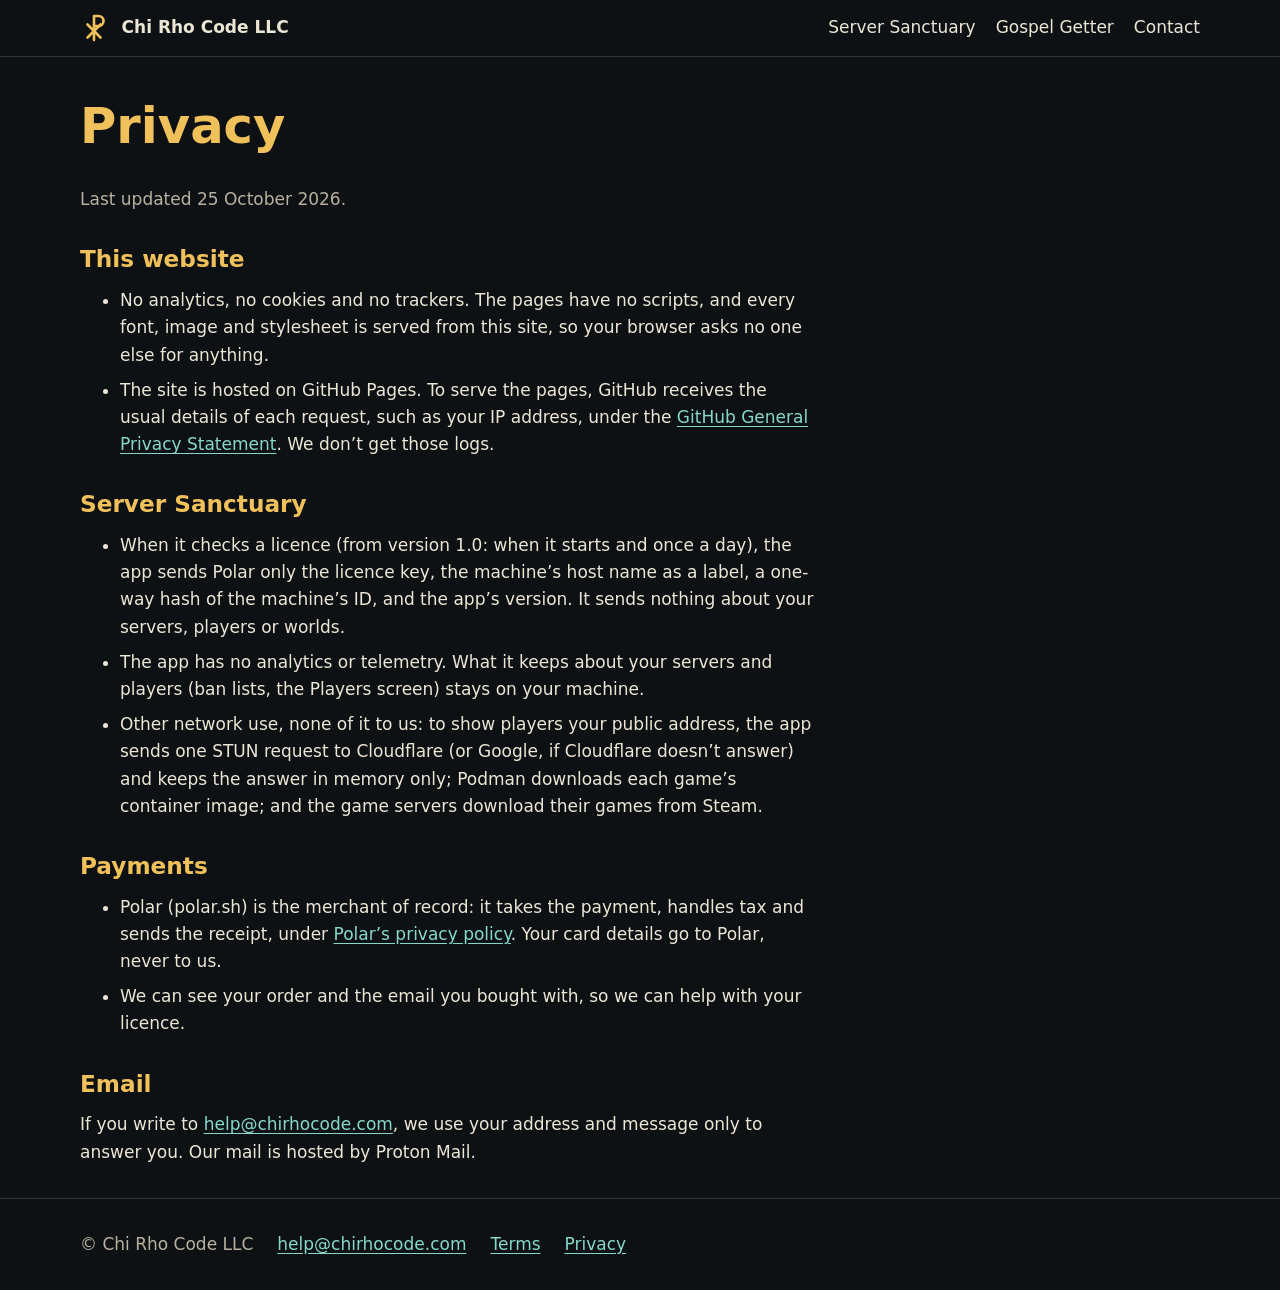
==== site/privacy/index.html @ 7f087b00 "Add the Chi Rho Code LLC website Plain static HTML and CSS in site/: the home page, the Server Sanct" ====
<!DOCTYPE html>
<html lang="en">
<head>
    <meta charset="utf-8">
    <meta name="viewport" content="width=device-width, initial-scale=1">
    <title>Privacy · Chi Rho Code LLC</title>
    <meta name="description" content="What this website and Server Sanctuary collect: the site has no analytics, cookies or trackers; the app sends Polar only what a licence check needs; Polar handles payments as merchant of record.">
    <meta name="theme-color" content="#0e1113">
    <meta property="og:type" content="website">
    <meta property="og:site_name" content="Chi Rho Code LLC">
    <meta property="og:title" content="Privacy · Chi Rho Code LLC">
    <meta property="og:description" content="No analytics, cookies or trackers on this site; the app sends Polar only what a licence check needs.">
    <!-- Open Graph needs absolute URLs; they name the final domain (docs/MAINTENANCE.md). -->
    <meta property="og:url" content="https://chirhocode.com/privacy/">
    <meta property="og:image" content="https://chirhocode.com/assets/og-server-sanctuary.png">
    <meta property="og:image:width" content="1200">
    <meta property="og:image:height" content="630">
    <meta property="og:image:alt" content="Server Sanctuary's Servers screen in a terminal: a Valheim server marked UP with its start checklist done, beside a stopped Palworld server">
    <meta name="twitter:card" content="summary_large_image">
    <link rel="icon" type="image/svg+xml" href="../assets/mark.svg">
    <link rel="stylesheet" href="../styles.css">
</head>
<body>
    <a class="skip-link" href="#main">Skip to main content</a>

    <header class="site-header">
        <div class="wrap">
            <a class="brand" href="../">
                <img src="../assets/mark.svg" alt="" width="32" height="32">
                <span>Chi Rho Code LLC</span>
            </a>
            <nav class="site-nav" aria-label="Main">
                <ul>
                    <li><a href="../server-sanctuary/">Server Sanctuary</a></li>
                    <li><a href="https://tossbaws.github.io/gospel-getter/">Gospel Getter</a></li>
                    <li><a href="../#contact">Contact</a></li>
                </ul>
            </nav>
        </div>
    </header>

    <main id="main" tabindex="-1">
        <article class="wrap narrow prose" aria-labelledby="page-title">
            <h1 id="page-title">Privacy</h1>
            <p class="muted">Last updated 25 October 2026.</p>

            <h2 id="site">This website</h2>
            <ul>
                <li>No analytics, no cookies and no trackers. The pages have no scripts, and every font, image and stylesheet is served from this site, so your browser asks no one else for anything.</li>
                <li>The site is hosted on GitHub Pages. To serve the pages, GitHub receives the usual details of each request, such as your IP address, under the <a href="https://docs.github.com/en/site-policy/privacy-policies/github-general-privacy-statement">GitHub General Privacy Statement</a>. We don’t get those logs.</li>
            </ul>

            <h2 id="app">Server Sanctuary</h2>
            <ul>
                <li>When it checks a licence (from version 1.0: when it starts and once a day), the app sends Polar only the licence key, the machine’s host name as a label, a one-way hash of the machine’s ID, and the app’s version. It sends nothing about your servers, players or worlds.</li>
                <li>The app has no analytics or telemetry. What it keeps about your servers and players (ban lists, the Players screen) stays on your machine.</li>
                <li>Other network use, none of it to us: to show players your public address, the app sends one STUN request to Cloudflare (or Google, if Cloudflare doesn’t answer) and keeps the answer in memory only; Podman downloads each game’s container image; and the game servers download their games from Steam.</li>
            </ul>

            <h2 id="payments">Payments</h2>
            <ul>
                <li>Polar (polar.sh) is the merchant of record: it takes the payment, handles tax and sends the receipt, under <a href="https://polar.sh/legal/privacy-policy">Polar’s privacy policy</a>. Your card details go to Polar, never to us.</li>
                <li>We can see your order and the email you bought with, so we can help with your licence.</li>
            </ul>

            <h2 id="email">Email</h2>
            <p>If you write to <a href="mailto:help@chirhocode.com">help@chirhocode.com</a>, we use your address and message only to answer you. Our mail is hosted by Proton Mail.</p>
        </article>
    </main>

    <footer class="site-footer">
        <div class="wrap">
            <ul>
                <li>© Chi Rho Code LLC</li>
                <li><a href="mailto:help@chirhocode.com">help@chirhocode.com</a></li>
                <li><a href="../terms/">Terms</a></li>
                <li><a href="./" aria-current="page">Privacy</a></li>
            </ul>
        </div>
    </footer>
</body>
</html>
---- site/styles.css ----
/* Chi Rho Code LLC website. Plain CSS, no build step, no web fonts and no
   scripts: system fonts only, every asset served from this site.

   Dark ground, gold for headings and focus, teal for links. Every text
   colour meets WCAG AA on the backgrounds it's used on (checked by hand;
   see docs/MAINTENANCE.md). */

:root {
    color-scheme: dark;
    --bg: #0e1113;
    --bg-raised: #161b1e;
    --line: #2c353a;
    --text: #ece6d6;
    --text-muted: #b8b1a1;
    --gold: #f0c05a;
    --on-gold: #1a140e;
    --link: #86d8ca;
    --note-bg: #2a2310;
    --note-line: #8a6d1f;
    --radius: 10px;
    --wrap: 72rem;
    --sans: system-ui, -apple-system, "Segoe UI", Roboto, Ubuntu, Cantarell, "Noto Sans", "Helvetica Neue", Arial, sans-serif;
    --mono: ui-monospace, "Cascadia Mono", "DejaVu Sans Mono", Menlo, Consolas, monospace;
}

*,
*::before,
*::after {
    box-sizing: border-box;
}

html {
    -webkit-text-size-adjust: 100%;
    text-size-adjust: 100%;
}

@media (prefers-reduced-motion: no-preference) {
    html {
        scroll-behavior: smooth;
    }
}

body {
    margin: 0;
    background: var(--bg);
    color: var(--text);
    font-family: var(--sans);
    font-size: 1.0625rem;
    line-height: 1.6;
    overflow-wrap: break-word;
}

img {
    display: block;
    max-width: 100%;
    height: auto;
}

a {
    color: var(--link);
    text-underline-offset: 0.18em;
}

a:hover {
    text-decoration-thickness: 2px;
}

:focus-visible {
    outline: 3px solid var(--gold);
    outline-offset: 3px;
}

h1,
h2,
h3 {
    line-height: 1.2;
    margin: 0 0 0.6em;
}

h1 {
    font-size: clamp(2rem, 1.4rem + 3vw, 3.1rem);
    color: var(--gold);
}

h2 {
    font-size: clamp(1.5rem, 1.2rem + 1.4vw, 2rem);
    color: var(--gold);
}

h3 {
    font-size: 1.2rem;
}

p,
ul,
ol,
dl {
    margin: 0 0 1em;
}

code {
    font-family: var(--mono);
    font-size: 0.92em;
}

.wrap {
    max-width: var(--wrap);
    margin: 0 auto;
    padding: 0 1rem;
}

/* Long text keeps a readable line length, aligned with the wider sections. */
.narrow > * {
    max-width: 46rem;
}

/* Skip link: hidden until focused. */
.skip-link {
    position: absolute;
    left: 1rem;
    top: -10rem;
    z-index: 10;
    padding: 0.6rem 1rem;
    background: var(--gold);
    color: var(--on-gold);
    font-weight: 700;
    border-radius: var(--radius);
}

.skip-link:focus {
    top: 1rem;
}

main:focus {
    outline: none;
}

/* Header */
.site-header {
    border-bottom: 1px solid var(--line);
}

.site-header .wrap {
    display: flex;
    flex-wrap: wrap;
    align-items: center;
    justify-content: space-between;
    gap: 0.5rem 1.5rem;
    padding-top: 0.75rem;
    padding-bottom: 0.75rem;
}

.brand {
    display: inline-flex;
    align-items: center;
    gap: 0.6rem;
    color: var(--text);
    font-weight: 700;
    text-decoration: none;
}

.brand img {
    width: 2rem;
    height: 2rem;
}

.site-nav ul {
    display: flex;
    flex-wrap: wrap;
    gap: 0.25rem 1.25rem;
    margin: 0;
    padding: 0;
    list-style: none;
}

.site-nav a {
    color: var(--text);
    text-decoration: none;
}

.site-nav a:hover,
.site-nav a[aria-current="page"] {
    color: var(--gold);
    text-decoration: underline;
}

/* Sections */
.hero {
    padding: 3rem 0 2.5rem;
}

.section {
    padding: 2.75rem 0;
    border-top: 1px solid var(--line);
}

.eyebrow {
    margin-bottom: 0.5rem;
    color: var(--text-muted);
    font-size: 0.95rem;
    letter-spacing: 0.02em;
}

.lede {
    max-width: 44rem;
    font-size: 1.2rem;
}

.muted {
    color: var(--text-muted);
}

.status {
    display: inline-block;
    margin: 0 0 1.25rem;
    padding: 0.3rem 0.75rem;
    border: 1px solid var(--note-line);
    border-radius: 999px;
    background: var(--note-bg);
    font-size: 0.95rem;
}

/* Buttons */
.actions {
    display: flex;
    flex-wrap: wrap;
    gap: 0.75rem;
    margin: 1.5rem 0;
}

.button {
    display: inline-block;
    padding: 0.65rem 1.1rem;
    border: 2px solid var(--gold);
    border-radius: var(--radius);
    font-weight: 700;
    line-height: 1.3;
    text-align: center;
    text-decoration: none;
}

.button-primary {
    background: var(--gold);
    color: var(--on-gold);
}

.button-secondary {
    color: var(--gold);
}

.button-primary:hover,
.button-secondary:hover {
    text-decoration: underline;
}

/* A buy or download button whose link doesn't exist yet: an <a> with no
   href and aria-disabled="true", so it isn't focusable or clickable. */
.button[aria-disabled="true"] {
    border: 2px dashed var(--line);
    background: transparent;
    color: var(--text-muted);
    cursor: not-allowed;
}

/* Cards */
.cards {
    display: grid;
    grid-template-columns: repeat(auto-fit, minmax(min(100%, 19rem), 1fr));
    gap: 1.25rem;
    margin: 0;
    padding: 0;
    list-style: none;
}

.card {
    display: flex;
    flex-direction: column;
    padding: 1.4rem;
    border: 1px solid var(--line);
    border-radius: var(--radius);
    background: var(--bg-raised);
}

.card h3 {
    color: var(--gold);
}

.card > :last-child {
    margin-bottom: 0;
}

.card .card-link {
    margin-top: auto;
    font-weight: 700;
}

.tick-list {
    padding-left: 1.2rem;
}

.tick-list li {
    margin-bottom: 0.5rem;
}

/* Screenshots: real terminal captures, framed like a window. */
.shot {
    margin: 0;
}

.shot a {
    display: block;
}

.shot img {
    width: 100%;
    border: 1px solid var(--line);
    border-radius: var(--radius);
    background: #1e1e2e;
}

.shot figcaption {
    margin-top: 0.6rem;
    color: var(--text-muted);
    font-size: 0.95rem;
}

.hero-shot {
    margin-top: 2rem;
}

.shots {
    display: grid;
    grid-template-columns: repeat(auto-fit, minmax(min(100%, 30rem), 1fr));
    gap: 2rem 1.5rem;
}

/* Tier tables. Below 48rem each row of a .stack-table becomes a block with
   its labels (data-label). */
.table-wrap {
    margin: 0 0 1.5rem;
}

table {
    width: 100%;
    border-collapse: collapse;
}

caption {
    text-align: left;
    color: var(--text-muted);
    padding-bottom: 0.6rem;
}

th,
td {
    padding: 0.8rem 0.75rem;
    border-bottom: 1px solid var(--line);
    text-align: left;
    vertical-align: top;
}

thead th {
    color: var(--text-muted);
    font-weight: 600;
    font-size: 0.95rem;
}

tbody th {
    color: var(--gold);
    font-size: 1.1rem;
}

.price {
    font-weight: 700;
    white-space: nowrap;
}

@media (max-width: 48rem) {
    .stack-table thead {
        position: absolute;
        width: 1px;
        height: 1px;
        overflow: hidden;
        clip-path: inset(50%);
    }

    .stack-table tr,
    .stack-table th,
    .stack-table td {
        display: block;
    }

    .stack-table tr {
        margin-bottom: 1rem;
        padding: 0.6rem 1rem;
        border: 1px solid var(--line);
        border-radius: var(--radius);
        background: var(--bg-raised);
    }

    .stack-table th,
    .stack-table td {
        padding: 0.35rem 0;
        border: 0;
    }

    .stack-table td[data-label]::before {
        content: attr(data-label) ": ";
        color: var(--text-muted);
    }

    .stack-table td.buy::before {
        content: none;
    }

    .stack-table td.buy {
        padding-top: 0.6rem;
    }
}

/* Notes: a draft banner and "to be confirmed" items. */
.note {
    margin: 0 0 1.5rem;
    padding: 1rem 1.2rem;
    border: 1px solid var(--note-line);
    border-left-width: 6px;
    border-radius: var(--radius);
    background: var(--note-bg);
}

.note > :last-child {
    margin-bottom: 0;
}

.tbc {
    display: block;
    margin: 0.5rem 0 0;
    padding: 0.5rem 0.8rem;
    border: 1px dashed var(--note-line);
    border-radius: 6px;
    background: var(--note-bg);
}

.tbc strong {
    color: var(--gold);
}

/* Long-form pages (terms, privacy) */
.prose {
    padding-top: 2.5rem;
}

.prose h2 {
    margin-top: 2rem;
    font-size: 1.45rem;
}

.prose li {
    margin-bottom: 0.5rem;
}

.prose table {
    margin-bottom: 1.25rem;
}

dl.facts {
    display: grid;
    grid-template-columns: max-content 1fr;
    gap: 0.4rem 1rem;
}

dl.facts dt {
    color: var(--text-muted);
}

dl.facts dd {
    margin: 0;
}

/* Footer */
.site-footer {
    margin-top: 2rem;
    padding: 2rem 0;
    border-top: 1px solid var(--line);
    color: var(--text-muted);
}

.site-footer ul {
    display: flex;
    flex-wrap: wrap;
    gap: 0.5rem 1.5rem;
    margin: 0;
    padding: 0;
    list-style: none;
}

/* Text for screen readers only. */
.visually-hidden {
    position: absolute;
    width: 1px;
    height: 1px;
    overflow: hidden;
    clip-path: inset(50%);
    white-space: nowrap;
}
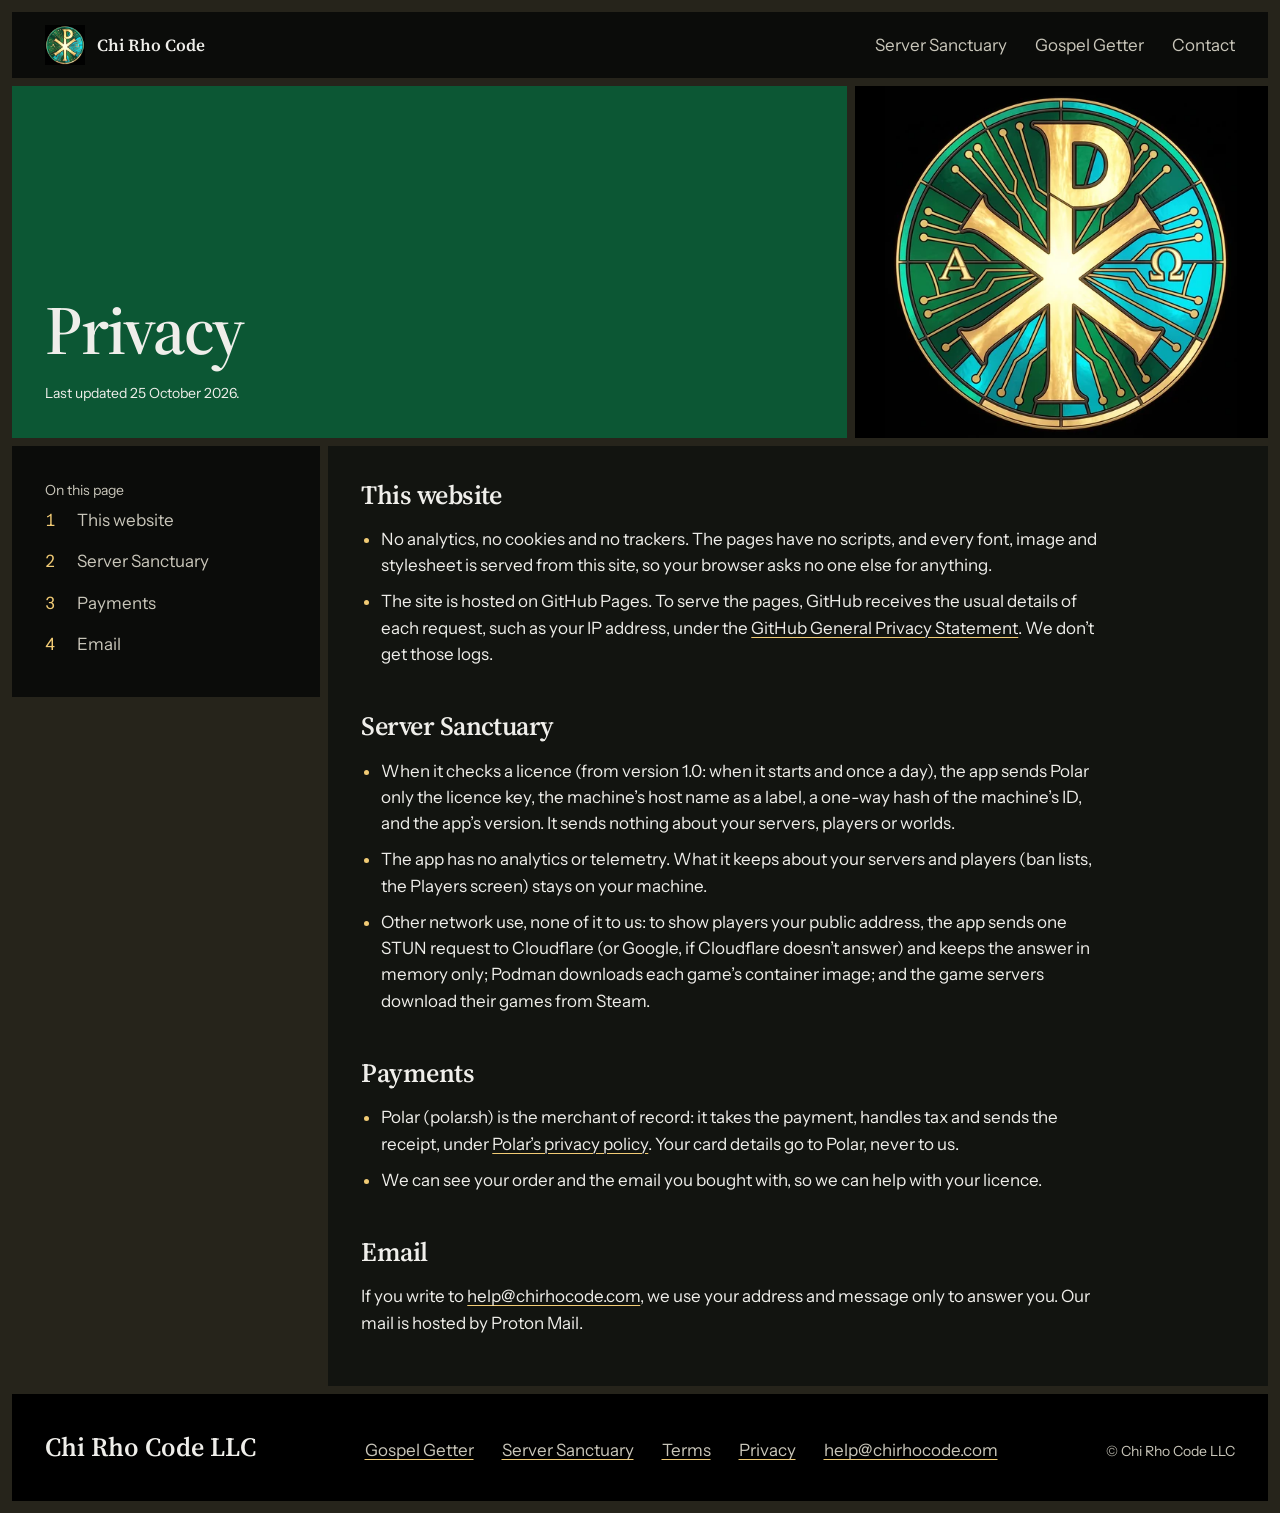
==== commit 77c70ada: "Move the terms and privacy pages onto the Chi Rho window - Both pages now link brand.css and a share" ====
--- a/site/privacy/index.html
+++ b/site/privacy/index.html
@@ -5,77 +5,101 @@
     <meta name="viewport" content="width=device-width, initial-scale=1">
     <title>Privacy · Chi Rho Code LLC</title>
     <meta name="description" content="What this website and Server Sanctuary collect: the site has no analytics, cookies or trackers; the app sends Polar only what a licence check needs; Polar handles payments as merchant of record.">
-    <meta name="theme-color" content="#0e1113">
+    <meta name="theme-color" content="#0b0c0a">
     <meta property="og:type" content="website">
     <meta property="og:site_name" content="Chi Rho Code LLC">
     <meta property="og:title" content="Privacy · Chi Rho Code LLC">
     <meta property="og:description" content="No analytics, cookies or trackers on this site; the app sends Polar only what a licence check needs.">
     <!-- Open Graph needs absolute URLs; they name the final domain (docs/MAINTENANCE.md). -->
-    <meta property="og:url" content="https://chirhocode.com/privacy/">
-    <meta property="og:image" content="https://chirhocode.com/assets/og-server-sanctuary.png">
+    <meta property="og:url" content="https://tossbaws.github.io/chirhocode-site/privacy/">
+    <meta property="og:image" content="https://tossbaws.github.io/chirhocode-site/assets/og-server-sanctuary.png">
     <meta property="og:image:width" content="1200">
     <meta property="og:image:height" content="630">
     <meta property="og:image:alt" content="Server Sanctuary's Servers screen in a terminal: a Valheim server marked UP with its start checklist done, beside a stopped Palworld server">
     <meta name="twitter:card" content="summary_large_image">
-    <link rel="icon" type="image/svg+xml" href="../assets/mark.svg">
-    <link rel="stylesheet" href="../styles.css">
+    <link rel="icon" type="image/png" sizes="32x32" href="../assets/brand/favicon-32.png">
+    <link rel="icon" type="image/png" sizes="64x64" href="../assets/brand/favicon-64.png">
+    <link rel="apple-touch-icon" href="../assets/brand/apple-touch-icon.png">
+    <link rel="preload" href="../assets/fonts/source-serif-4-opsz.woff2" as="font" type="font/woff2" crossorigin>
+    <link rel="preload" href="../assets/fonts/instrument-sans-wght.woff2" as="font" type="font/woff2" crossorigin>
+    <link rel="stylesheet" href="../brand.css">
+    <link rel="stylesheet" href="../legal.css">
 </head>
 <body>
     <a class="skip-link" href="#main">Skip to main content</a>
 
-    <header class="site-header">
-        <div class="wrap">
-            <a class="brand" href="../">
-                <img src="../assets/mark.svg" alt="" width="32" height="32">
-                <span>Chi Rho Code LLC</span>
-            </a>
-            <nav class="site-nav" aria-label="Main">
-                <ul>
-                    <li><a href="../server-sanctuary/">Server Sanctuary</a></li>
-                    <li><a href="https://tossbaws.github.io/gospel-getter/">Gospel Getter</a></li>
-                    <li><a href="../#contact">Contact</a></li>
-                </ul>
-            </nav>
-        </div>
+    <header class="bar">
+        <a class="maker" href="../">
+            <img src="../assets/brand/chi-rho-window-128.webp" alt="" width="40" height="40">
+            <span>Chi Rho Code</span>
+        </a>
+        <nav aria-label="Main">
+            <ul>
+                <li><a href="../server-sanctuary/">Server Sanctuary</a></li>
+                <li><a href="https://tossbaws.github.io/gospel-getter/">Gospel Getter</a></li>
+                <li><a href="../#contact">Contact</a></li>
+            </ul>
+        </nav>
     </header>
 
     <main id="main" tabindex="-1">
-        <article class="wrap narrow prose" aria-labelledby="page-title">
-            <h1 id="page-title">Privacy</h1>
-            <p class="muted">Last updated 25 October 2026.</p>
+        <div class="board legal-head">
+            <div class="pane legal-title">
+                <h1 id="page-title">Privacy</h1>
+                <p class="small">Last updated 25 October 2026.</p>
+            </div>
+            <div class="pane legal-window" aria-hidden="true">
+                <img src="../assets/brand/chi-rho-window-480.webp" width="480" height="480" alt="">
+            </div>
+        </div>
 
-            <h2 id="site">This website</h2>
-            <ul>
-                <li>No analytics, no cookies and no trackers. The pages have no scripts, and every font, image and stylesheet is served from this site, so your browser asks no one else for anything.</li>
-                <li>The site is hosted on GitHub Pages. To serve the pages, GitHub receives the usual details of each request, such as your IP address, under the <a href="https://docs.github.com/en/site-policy/privacy-policies/github-general-privacy-statement">GitHub General Privacy Statement</a>. We don’t get those logs.</li>
-            </ul>
+        <div class="board legal">
+            <nav class="pane pane-black legal-toc" aria-label="On this page">
+                <p class="small">On this page</p>
+                <ol>
+                    <li><a href="#site">This website</a></li>
+                    <li><a href="#app">Server Sanctuary</a></li>
+                    <li><a href="#payments">Payments</a></li>
+                    <li><a href="#email">Email</a></li>
+                </ol>
+            </nav>
+            <article class="pane legal-text" aria-labelledby="page-title">
+                <h2 id="site">This website</h2>
+                <ul>
+                    <li>No analytics, no cookies and no trackers. The pages have no scripts, and every font, image and stylesheet is served from this site, so your browser asks no one else for anything.</li>
+                    <li>The site is hosted on GitHub Pages. To serve the pages, GitHub receives the usual details of each request, such as your IP address, under the <a href="https://docs.github.com/en/site-policy/privacy-policies/github-general-privacy-statement">GitHub General Privacy Statement</a>. We don’t get those logs.</li>
+                </ul>
 
-            <h2 id="app">Server Sanctuary</h2>
-            <ul>
-                <li>When it checks a licence (from version 1.0: when it starts and once a day), the app sends Polar only the licence key, the machine’s host name as a label, a one-way hash of the machine’s ID, and the app’s version. It sends nothing about your servers, players or worlds.</li>
-                <li>The app has no analytics or telemetry. What it keeps about your servers and players (ban lists, the Players screen) stays on your machine.</li>
-                <li>Other network use, none of it to us: to show players your public address, the app sends one STUN request to Cloudflare (or Google, if Cloudflare doesn’t answer) and keeps the answer in memory only; Podman downloads each game’s container image; and the game servers download their games from Steam.</li>
-            </ul>
+                <h2 id="app">Server Sanctuary</h2>
+                <ul>
+                    <li>When it checks a licence (from version 1.0: when it starts and once a day), the app sends Polar only the licence key, the machine’s host name as a label, a one-way hash of the machine’s ID, and the app’s version. It sends nothing about your servers, players or worlds.</li>
+                    <li>The app has no analytics or telemetry. What it keeps about your servers and players (ban lists, the Players screen) stays on your machine.</li>
+                    <li>Other network use, none of it to us: to show players your public address, the app sends one STUN request to Cloudflare (or Google, if Cloudflare doesn’t answer) and keeps the answer in memory only; Podman downloads each game’s container image; and the game servers download their games from Steam.</li>
+                </ul>
 
-            <h2 id="payments">Payments</h2>
-            <ul>
-                <li>Polar (polar.sh) is the merchant of record: it takes the payment, handles tax and sends the receipt, under <a href="https://polar.sh/legal/privacy-policy">Polar’s privacy policy</a>. Your card details go to Polar, never to us.</li>
-                <li>We can see your order and the email you bought with, so we can help with your licence.</li>
-            </ul>
+                <h2 id="payments">Payments</h2>
+                <ul>
+                    <li>Polar (polar.sh) is the merchant of record: it takes the payment, handles tax and sends the receipt, under <a href="https://polar.sh/legal/privacy-policy">Polar’s privacy policy</a>. Your card details go to Polar, never to us.</li>
+                    <li>We can see your order and the email you bought with, so we can help with your licence.</li>
+                </ul>
 
-            <h2 id="email">Email</h2>
-            <p>If you write to <a href="mailto:help@chirhocode.com">help@chirhocode.com</a>, we use your address and message only to answer you. Our mail is hosted by Proton Mail.</p>
-        </article>
+                <h2 id="email">Email</h2>
+                <p>If you write to <a href="mailto:help@chirhocode.com">help@chirhocode.com</a>, we use your address and message only to answer you. Our mail is hosted by Proton Mail.</p>
+            </article>
+        </div>
     </main>
 
-    <footer class="site-footer">
-        <div class="wrap">
+    <footer class="foot">
+        <div class="foot-links">
+            <p class="foot-name">Chi Rho Code LLC</p>
             <ul>
-                <li>© Chi Rho Code LLC</li>
-                <li><a href="mailto:help@chirhocode.com">help@chirhocode.com</a></li>
+                <li><a href="https://tossbaws.github.io/gospel-getter/">Gospel Getter</a></li>
+                <li><a href="../server-sanctuary/">Server Sanctuary</a></li>
                 <li><a href="../terms/">Terms</a></li>
                 <li><a href="./" aria-current="page">Privacy</a></li>
+                <li><a href="mailto:help@chirhocode.com">help@chirhocode.com</a></li>
             </ul>
+            <p class="small">© Chi Rho Code LLC</p>
         </div>
     </footer>
 </body>
--- a/site/brand.css
+++ b/site/brand.css
@@ -0,0 +1,524 @@
+/* Chi Rho Code: what every page in the family shares.
+   The colours are sampled from the company mark (assets/brand/chi-rho-window-*.webp): black,
+   emerald on the left running to cyan on the right, gold for the one action. Pages are built as
+   the mark's window: panes fitted edge to edge, with 8px gaps of lead between them.
+   Linked before each page's own stylesheet (server-sanctuary/sanctuary.css, home.css).
+   tossbaws/gospel-getter keeps a copy at site/brand.css; change both together. */
+
+@font-face {
+    font-family: "Source Serif 4";
+    src: url("assets/fonts/source-serif-4-opsz.woff2") format("woff2-variations"),
+         url("assets/fonts/source-serif-4-opsz.woff2") format("woff2");
+    font-weight: 200 900;
+    font-style: normal;
+    font-display: swap;
+}
+
+@font-face {
+    font-family: "Instrument Sans";
+    src: url("assets/fonts/instrument-sans-wght.woff2") format("woff2-variations"),
+         url("assets/fonts/instrument-sans-wght.woff2") format("woff2");
+    font-weight: 400 700;
+    font-style: normal;
+    font-display: swap;
+}
+
+:root {
+    /* The window */
+    --lead: #26241b;
+    --black: #0b0c0a;
+    --night: #121410;
+    --emerald-deep: #0c5734;
+    --emerald: #0e704f;
+    --teal: #0ca3a3;
+    --cyan: #08dae4;
+    --gold: #f1cb75;
+    --gold-glow: #fcec9c;
+    --teal-deep: #0b5c5f;
+
+    /* Ink */
+    --ink: #efeeea;
+    --ink-soft: #c9c6ba;
+    --ink-dark: #0b0c0a;
+    --ink-dark-soft: #1d2a24;
+
+    /* The terminal's own colours, from the captures */
+    --term: #1e1e2e;
+    --term-ink: #cdd6f4;
+    --term-dim: #a6adc8;
+    --term-green: #a6e3a1;
+    --term-yellow: #f9e2af;
+
+    /* Type: five sizes */
+    --serif: "Source Serif 4", "Iowan Old Style", Georgia, serif;
+    --sans: "Instrument Sans", system-ui, -apple-system, "Segoe UI", sans-serif;
+    --code: ui-monospace, "JetBrains Mono", "Cascadia Code", Menlo, Consolas, monospace; /* taste-skill-ignore: only <code>, <pre> and terminal rows use it */
+    --s-display: clamp(3.25rem, 1.4rem + 6.6vw, 8.5rem);
+    --s-head: clamp(2rem, 1.3rem + 2.2vw, 3.5rem);
+    --s-state: clamp(1.3rem, 1.05rem + 0.75vw, 1.85rem);
+    --s-body: 1.0625rem;
+    --s-small: 0.875rem;
+
+    /* The board */
+    --gap: 8px;
+    --edge: 12px;
+    --pad: clamp(1.25rem, 0.8rem + 1.6vw, 2.5rem);
+    --max: 1680px;
+
+    --ease-out: cubic-bezier(0.16, 1, 0.3, 1);
+    --ease-in-out: cubic-bezier(0.65, 0, 0.35, 1);
+}
+
+*,
+*::before,
+*::after {
+    box-sizing: border-box;
+}
+
+html {
+    -webkit-text-size-adjust: 100%;
+    text-size-adjust: 100%;
+    scroll-behavior: smooth;
+    scroll-padding-top: var(--edge);
+}
+
+body {
+    margin: 0;
+    background: var(--lead);
+    color: var(--ink);
+    font-family: var(--sans);
+    font-size: var(--s-body);
+    line-height: 1.55;
+    font-kerning: normal;
+    text-rendering: optimizeLegibility;
+    -webkit-font-smoothing: antialiased;
+}
+
+img {
+    display: block;
+    max-width: 100%;
+    height: auto;
+}
+
+h1,
+h2,
+h3 {
+    margin: 0;
+    font-family: var(--serif);
+    font-weight: 600;
+    text-wrap: balance;
+}
+
+h2 {
+    font-size: var(--s-head);
+    line-height: 1.02;
+    letter-spacing: -0.02em;
+}
+
+h3 {
+    font-size: var(--s-state);
+    line-height: 1.12;
+    letter-spacing: -0.01em;
+}
+
+p,
+ul {
+    margin: 0;
+}
+
+p {
+    max-width: 68ch;
+    text-wrap: pretty;
+}
+
+a {
+    color: inherit;
+    text-decoration-thickness: 0.08em;
+    text-underline-offset: 0.2em;
+}
+
+strong {
+    font-weight: 650;
+}
+
+code {
+    font-family: var(--code);
+    font-size: 0.9em;
+}
+
+kbd {
+    display: inline-block;
+    min-width: 1.5em;
+    padding: 0 0.35em;
+    background: var(--gold);
+    color: var(--ink-dark);
+    font-family: var(--sans);
+    font-weight: 650;
+    font-size: 0.9em;
+    line-height: 1.35;
+    text-align: center;
+}
+
+:focus-visible {
+    outline: 3px solid var(--gold);
+    outline-offset: 3px;
+}
+
+::selection {
+    background: var(--gold);
+    color: var(--ink-dark);
+}
+
+.visually-hidden {
+    position: absolute;
+    width: 1px;
+    height: 1px;
+    overflow: hidden;
+    clip-path: inset(50%);
+    white-space: nowrap;
+}
+
+.skip-link {
+    position: absolute;
+    left: var(--edge);
+    top: -4rem;
+    z-index: 10;
+    padding: 0.75rem 1rem;
+    background: var(--gold);
+    color: var(--ink-dark);
+    font-weight: 650;
+}
+
+.skip-link:focus {
+    top: var(--edge);
+}
+
+main:focus {
+    outline: none;
+}
+
+.small {
+    font-size: var(--s-small);
+    color: var(--ink-soft);
+}
+
+/* ---------- The bar ---------- */
+
+.bar {
+    display: flex;
+    align-items: center;
+    justify-content: space-between;
+    gap: 1rem 2rem;
+    max-width: var(--max);
+    margin: var(--edge) auto 0;
+    padding: 0.75rem var(--pad);
+    width: calc(100% - 2 * var(--edge));
+    background: var(--black);
+}
+
+.maker {
+    display: inline-flex;
+    align-items: center;
+    gap: 0.75rem;
+    font-family: var(--serif);
+    font-weight: 600;
+    font-size: var(--s-body);
+    white-space: nowrap;
+    text-decoration: none;
+}
+
+.maker img {
+    width: 40px;
+    height: 40px;
+    transition: transform 400ms var(--ease-out);
+}
+
+.maker:hover img {
+    transform: rotate(-8deg) scale(1.06);
+}
+
+.bar ul {
+    display: flex;
+    flex-wrap: wrap;
+    gap: 0.25rem 1.75rem;
+    padding: 0;
+    list-style: none;
+}
+
+.bar nav a {
+    position: relative;
+    display: inline-block;
+    padding: 0.5rem 0;
+    color: var(--ink-soft);
+    text-decoration: none;
+    transition: color 200ms;
+}
+
+.bar nav a::after {
+    content: "";
+    position: absolute;
+    left: 0;
+    right: 0;
+    bottom: 0.2rem;
+    height: 2px;
+    background: var(--gold);
+    transform: scaleX(0);
+    transform-origin: left;
+    transition: transform 300ms var(--ease-out);
+}
+
+.bar nav a:hover {
+    color: var(--ink);
+}
+
+.bar nav a:hover::after {
+    transform: scaleX(1);
+}
+
+/* ---------- The board and its panes ---------- */
+
+.board {
+    display: grid;
+    grid-template-columns: repeat(12, minmax(0, 1fr));
+    gap: var(--gap);
+    max-width: var(--max);
+    width: calc(100% - 2 * var(--edge));
+    margin: var(--gap) auto 0;
+}
+
+.pane {
+    position: relative;
+    margin: 0;
+    padding: var(--pad);
+    background: var(--night);
+    color: var(--ink);
+    overflow: hidden;
+}
+
+.pane > * + * {
+    margin-top: 1rem;
+}
+
+.pane h2 + p,
+.pane h3 + p,
+.pane h3 + ul {
+    margin-top: 1rem;
+}
+
+.pane-black {
+    background: var(--black);
+}
+
+.pane-night {
+    background: var(--night);
+}
+
+.pane-emerald-deep {
+    background: var(--emerald-deep);
+}
+
+.pane-emerald {
+    background: var(--emerald);
+}
+
+.pane-teal {
+    background: var(--teal);
+    color: var(--ink-dark);
+}
+
+.pane-cyan {
+    background: var(--cyan);
+    color: var(--ink-dark);
+}
+
+.pane-gold {
+    background: var(--gold);
+    color: var(--ink-dark);
+}
+
+.pane-teal-deep {
+    background: var(--teal-deep);
+}
+
+.pane-term {
+    background: var(--term);
+    color: var(--term-ink);
+}
+
+.pane ul {
+    padding-left: 1.1em;
+}
+
+.pane li + li {
+    margin-top: 0.5rem;
+}
+
+.pane li::marker {
+    color: var(--gold);
+}
+
+.pane-teal li::marker,
+.pane-cyan li::marker,
+.pane-gold li::marker {
+    color: currentColor;
+}
+
+.pane-emerald li::marker,
+.pane-emerald-deep li::marker {
+    color: var(--gold-glow);
+}
+
+/* ---------- Buttons and links ---------- */
+
+.button {
+    display: inline-flex;
+    align-items: center;
+    justify-content: center;
+    min-height: 3.25rem;
+    padding: 0.75rem 1.5rem;
+    border: 0;
+    background: var(--gold);
+    color: var(--ink-dark);
+    font-family: var(--sans);
+    font-weight: 650;
+    font-size: var(--s-body);
+    line-height: 1.2;
+    text-decoration: none;
+    cursor: pointer;
+    transition: transform 180ms var(--ease-out), background-color 180ms;
+}
+
+.button:hover {
+    background: var(--gold-glow);
+    transform: translateY(-2px);
+}
+
+.button:active {
+    transform: translateY(1px);
+}
+
+.button-ink {
+    background: var(--ink-dark);
+    color: var(--gold);
+}
+
+.button-ink:hover {
+    background: var(--emerald-deep);
+    color: var(--gold-glow);
+}
+
+/* A buy or download button before 1.0: no href, not focusable, shown as words. */
+.button[aria-disabled="true"] {
+    min-height: 0;
+    padding: 0;
+    background: none;
+    color: inherit;
+    font-weight: 500;
+    opacity: 0.8;
+    cursor: default;
+    transform: none;
+}
+
+.link {
+    font-weight: 600;
+    text-decoration-color: var(--gold);
+    text-decoration-thickness: 2px;
+    transition: text-underline-offset 200ms var(--ease-out), color 200ms;
+}
+
+.link:hover {
+    color: var(--gold-glow);
+    text-underline-offset: 0.35em;
+}
+
+.foot {
+    max-width: var(--max);
+    width: calc(100% - 2 * var(--edge));
+    margin: var(--gap) auto var(--edge);
+    background: #000;
+    overflow: hidden;
+}
+
+.foot-links {
+    display: flex;
+    flex-wrap: wrap;
+    align-items: baseline;
+    justify-content: space-between;
+    gap: 1rem 2rem;
+    padding: var(--pad);
+}
+
+.foot-name {
+    font-family: var(--serif);
+    font-size: var(--s-state);
+    font-weight: 600;
+}
+
+.foot-links ul {
+    display: flex;
+    flex-wrap: wrap;
+    gap: 0.5rem 1.75rem;
+    padding: 0;
+    list-style: none;
+}
+
+.foot-links a {
+    color: var(--ink-soft);
+    text-decoration-color: var(--gold);
+}
+
+.foot-links a:hover {
+    color: var(--ink);
+}
+
+.foot-window {
+    height: clamp(14rem, 34vw, 36rem);
+    overflow: hidden;
+    display: flex;
+    justify-content: center;
+    align-items: flex-start;
+}
+
+.foot-window img {
+    width: min(92%, 72rem);
+    height: auto;
+    aspect-ratio: 1;
+    flex: none;
+}
+
+@media (prefers-reduced-motion: reduce) {
+    *,
+    *::before,
+    *::after {
+        transition-duration: 0.01ms !important;
+        animation-duration: 0.01ms !important;
+        animation-iteration-count: 1 !important;
+    }
+
+    html {
+        scroll-behavior: auto;
+    }
+}
+
+@media (max-width: 46rem) {
+    :root {
+        --edge: 8px;
+        --gap: 6px;
+    }
+
+    .bar {
+        flex-direction: column;
+        align-items: flex-start;
+        padding: 1rem 1.25rem;
+    }
+
+    .bar ul {
+        gap: 0 1.25rem;
+    }
+
+    .board > * {
+        grid-column: 1 / -1 !important;
+        grid-row: auto !important;
+    }
+
+}
--- a/site/legal.css
+++ b/site/legal.css
@@ -0,0 +1,275 @@
+/* Terms and privacy: a title pane beside the window, then a contents pane and the text pane.
+   Linked after brand.css. The wording on these pages is legal text; restyle it, never reword it. */
+
+.legal-head {
+    margin-top: var(--gap);
+}
+
+.legal-title {
+    grid-column: 1 / 9;
+    display: flex;
+    flex-direction: column;
+    justify-content: flex-end;
+    gap: 1.25rem;
+    min-height: clamp(16rem, 24vw, 22rem);
+    background: var(--emerald-deep);
+}
+
+.legal-title h1 {
+    max-width: 18ch;
+    font-size: clamp(2.5rem, 1.6rem + 3.4vw, 5rem);
+    line-height: 0.98;
+    letter-spacing: -0.025em;
+}
+
+.legal-title > * + * {
+    margin-top: 0;
+}
+
+.legal-title .small {
+    color: var(--ink);
+}
+
+.legal-title .note {
+    max-width: 62ch;
+    padding: 1rem 1.25rem;
+    background: var(--black);
+}
+
+.legal-window {
+    grid-column: 9 / 13;
+    display: grid;
+    place-items: center;
+    padding: 0;
+    background: #000;
+}
+
+.legal-window img {
+    width: 88%;
+    max-width: 22rem;
+}
+
+.legal {
+    align-items: start;
+}
+
+.legal-toc {
+    grid-column: 1 / 4;
+    position: sticky;
+    top: var(--edge);
+}
+
+.legal-toc ol {
+    margin: 0;
+    padding: 0;
+    list-style: none;
+    counter-reset: part;
+}
+
+.legal-toc li {
+    counter-increment: part;
+}
+
+.legal-toc li + li {
+    margin-top: 0.25rem;
+}
+
+.legal-toc a {
+    display: flex;
+    gap: 0.75rem;
+    padding: 0.35rem 0;
+    color: var(--ink-soft);
+    text-decoration: none;
+    transition: color 200ms;
+}
+
+.legal-toc a::before {
+    content: counter(part);
+    min-width: 1.25rem;
+    color: var(--gold);
+    font-variant-numeric: tabular-nums;
+}
+
+.legal-toc a:hover {
+    color: var(--ink);
+}
+
+.legal-text {
+    grid-column: 4 / 13;
+    padding-bottom: calc(var(--pad) * 1.5);
+}
+
+.legal-text h2 {
+    margin-top: 2.75rem;
+    font-size: var(--s-state);
+    line-height: 1.15;
+    scroll-margin-top: var(--edge);
+}
+
+.legal-text h2:first-child,
+.legal-text > p:first-child {
+    margin-top: 0;
+}
+
+.legal-text h2 + * {
+    margin-top: 1rem;
+}
+
+.legal-text ul {
+    max-width: 68ch;
+    padding-left: 1.25rem;
+}
+
+.legal-text li + li {
+    margin-top: 0.6rem;
+}
+
+.legal-text li::marker {
+    color: var(--gold);
+}
+
+.legal-text a {
+    text-decoration-color: var(--gold);
+}
+
+.legal-text a:hover {
+    color: var(--gold-glow);
+}
+
+.legal-text .tbc {
+    padding: 1rem 1.25rem;
+    background: var(--teal-deep);
+}
+
+/* The tier table: each row is a strip of glass, with lead between the rows. */
+.legal-text table {
+    width: 100%;
+    max-width: 52rem;
+    border-collapse: separate;
+    border-spacing: 0 var(--gap);
+    margin-top: 0.5rem;
+}
+
+.legal-text th,
+.legal-text td {
+    padding: 0.85rem 1rem;
+    text-align: left;
+    vertical-align: top;
+}
+
+.legal-text thead th {
+    padding-top: 0;
+    padding-bottom: 0;
+    color: var(--ink-soft);
+    font-size: var(--s-small);
+    font-weight: 600;
+}
+
+.legal-text tbody th,
+.legal-text tbody td {
+    background: var(--black);
+}
+
+.legal-text tbody th {
+    color: var(--gold);
+    font-family: var(--serif);
+    font-size: 1.15rem;
+    font-weight: 600;
+    white-space: nowrap;
+}
+
+/* Motion, as on the home page: the title rises and the window settles once, on load. The text
+   itself never moves, so reading starts at once. */
+@media (prefers-reduced-motion: no-preference) {
+    .legal-title > * {
+        animation: rise 1000ms var(--ease-out) both;
+    }
+
+    .legal-title > :nth-child(2) {
+        animation-delay: 100ms;
+    }
+
+    .legal-window img {
+        animation: settle 1400ms var(--ease-out) both;
+    }
+
+    @keyframes rise {
+        from { transform: translateY(28px); }
+    }
+
+    @keyframes settle {
+        from { transform: scale(1.1) rotate(-4deg); }
+    }
+}
+
+@media (max-width: 68rem) {
+    .legal-title {
+        grid-column: 1 / 10;
+    }
+
+    .legal-window {
+        grid-column: 10 / 13;
+    }
+
+    .legal-toc {
+        grid-column: 1 / -1;
+        position: static;
+    }
+
+    .legal-toc ol {
+        columns: 2;
+        column-gap: 2rem;
+    }
+
+    .legal-text {
+        grid-column: 1 / -1;
+    }
+}
+
+/* Below 46rem each tier becomes its own block, with its labels (data-label). */
+@media (max-width: 46rem) {
+    .legal-title {
+        min-height: 0;
+        padding-top: calc(var(--pad) * 1.5);
+    }
+
+    .legal-window {
+        display: none;
+    }
+
+    .legal-toc ol {
+        columns: 1;
+    }
+
+    .legal-text thead {
+        position: absolute;
+        width: 1px;
+        height: 1px;
+        overflow: hidden;
+        clip-path: inset(50%);
+    }
+
+    .legal-text table,
+    .legal-text tbody,
+    .legal-text tr,
+    .legal-text th,
+    .legal-text td {
+        display: block;
+    }
+
+    .legal-text tr {
+        margin-top: var(--gap);
+        padding: 0.85rem 1rem;
+        background: var(--black);
+    }
+
+    .legal-text tbody th,
+    .legal-text tbody td {
+        padding: 0.2rem 0;
+    }
+
+    .legal-text td[data-label]::before {
+        content: attr(data-label) ": ";
+        color: var(--ink-soft);
+    }
+}
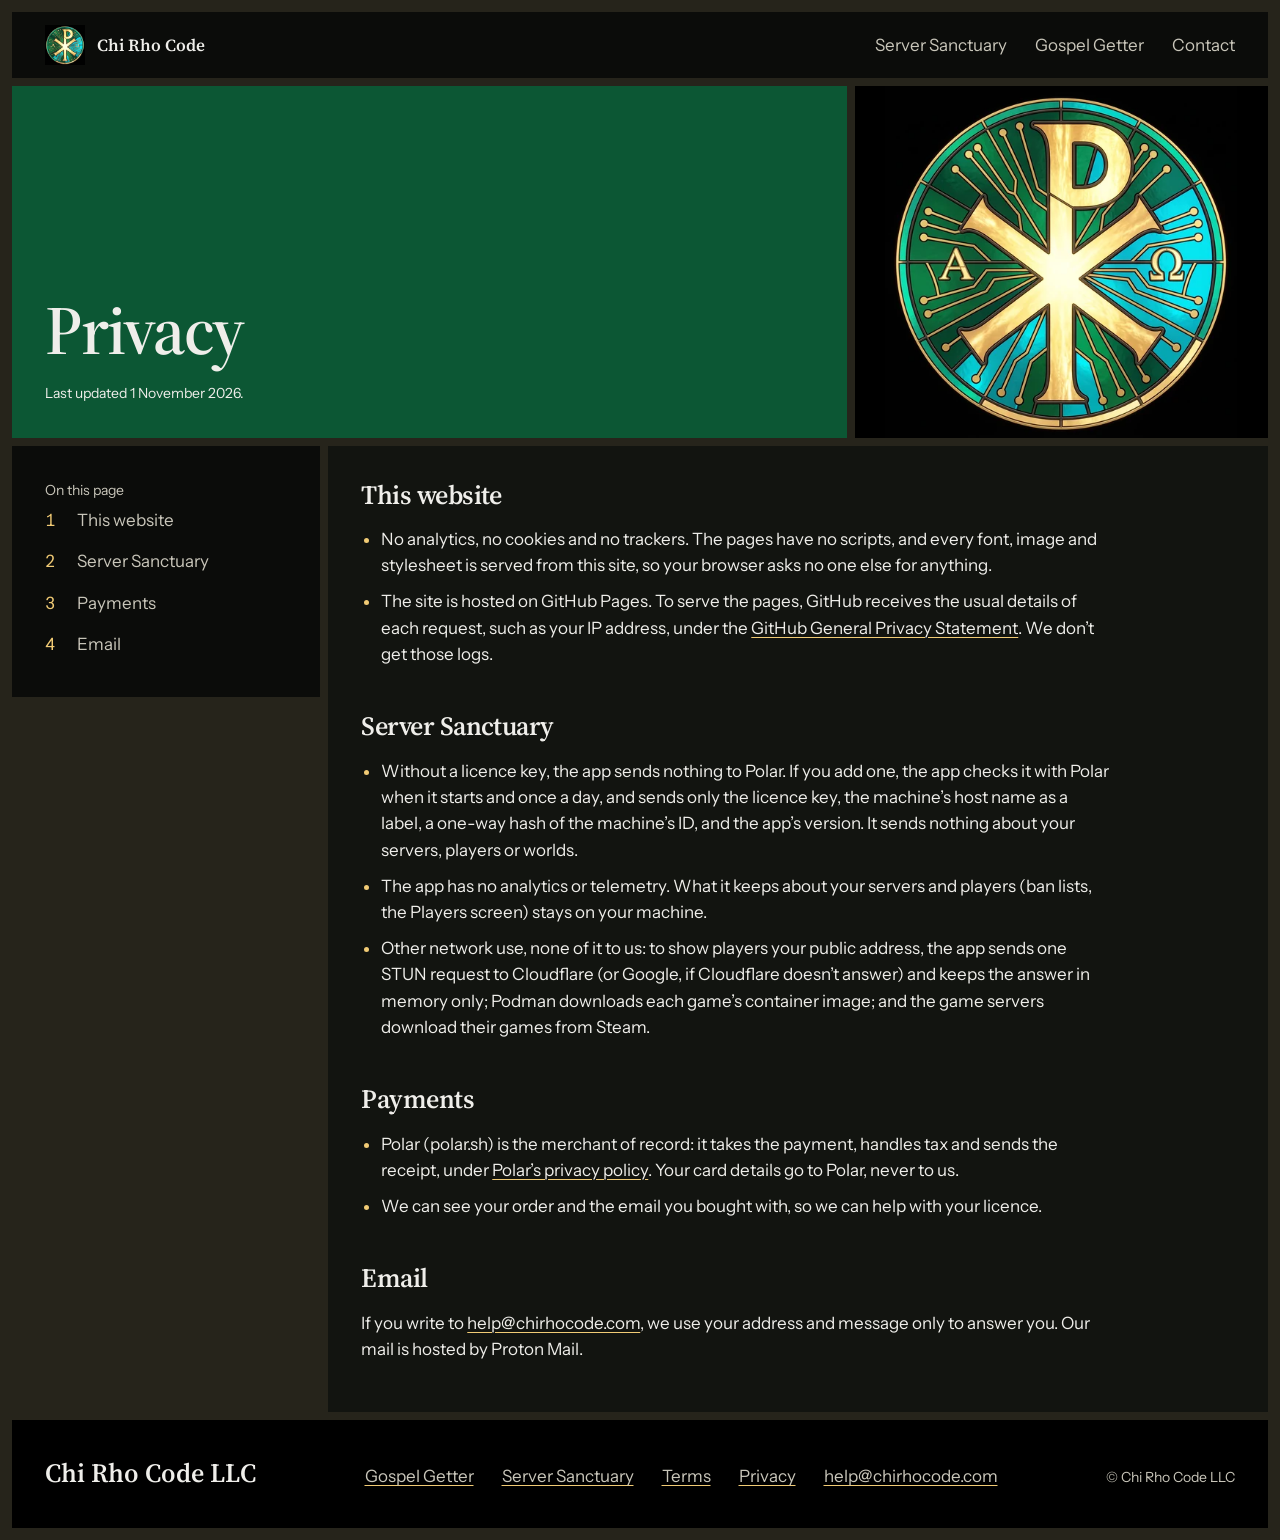
==== commit 75e6624c: "Fix what the 2026-11-01 audit found on the company site Server Sanctuary page: - The Free limit: aft" ====
--- a/site/privacy/index.html
+++ b/site/privacy/index.html
@@ -11,8 +11,8 @@
     <meta property="og:title" content="Privacy · Chi Rho Code LLC">
     <meta property="og:description" content="No analytics, cookies or trackers on this site; the app sends Polar only what a licence check needs.">
     <!-- Open Graph needs absolute URLs; they name the final domain (docs/MAINTENANCE.md). -->
-    <meta property="og:url" content="https://tossbaws.github.io/chirhocode-site/privacy/">
-    <meta property="og:image" content="https://tossbaws.github.io/chirhocode-site/assets/og-server-sanctuary.png">
+    <meta property="og:url" content="https://chirhocode.com/privacy/">
+    <meta property="og:image" content="https://chirhocode.com/assets/og-server-sanctuary.png">
     <meta property="og:image:width" content="1200">
     <meta property="og:image:height" content="630">
     <meta property="og:image:alt" content="Server Sanctuary's Servers screen in a terminal: a Valheim server marked UP with its start checklist done, beside a stopped Palworld server">
@@ -36,7 +36,7 @@
         <nav aria-label="Main">
             <ul>
                 <li><a href="../server-sanctuary/">Server Sanctuary</a></li>
-                <li><a href="https://tossbaws.github.io/gospel-getter/">Gospel Getter</a></li>
+                <li><a href="https://gospelgetter.chirhocode.com/">Gospel Getter</a></li>
                 <li><a href="../#contact">Contact</a></li>
             </ul>
         </nav>
@@ -46,7 +46,7 @@
         <div class="board legal-head">
             <div class="pane legal-title">
                 <h1 id="page-title">Privacy</h1>
-                <p class="small">Last updated 25 October 2026.</p>
+                <p class="small">Last updated 1 November 2026.</p>
             </div>
             <div class="pane legal-window" aria-hidden="true">
                 <img src="../assets/brand/chi-rho-window-480.webp" width="480" height="480" alt="">
@@ -72,7 +72,7 @@
 
                 <h2 id="app">Server Sanctuary</h2>
                 <ul>
-                    <li>When it checks a licence (from version 1.0: when it starts and once a day), the app sends Polar only the licence key, the machine’s host name as a label, a one-way hash of the machine’s ID, and the app’s version. It sends nothing about your servers, players or worlds.</li>
+                    <li>Without a licence key, the app sends nothing to Polar. If you add one, the app checks it with Polar when it starts and once a day, and sends only the licence key, the machine’s host name as a label, a one-way hash of the machine’s ID, and the app’s version. It sends nothing about your servers, players or worlds.</li>
                     <li>The app has no analytics or telemetry. What it keeps about your servers and players (ban lists, the Players screen) stays on your machine.</li>
                     <li>Other network use, none of it to us: to show players your public address, the app sends one STUN request to Cloudflare (or Google, if Cloudflare doesn’t answer) and keeps the answer in memory only; Podman downloads each game’s container image; and the game servers download their games from Steam.</li>
                 </ul>
@@ -93,7 +93,7 @@
         <div class="foot-links">
             <p class="foot-name">Chi Rho Code LLC</p>
             <ul>
-                <li><a href="https://tossbaws.github.io/gospel-getter/">Gospel Getter</a></li>
+                <li><a href="https://gospelgetter.chirhocode.com/">Gospel Getter</a></li>
                 <li><a href="../server-sanctuary/">Server Sanctuary</a></li>
                 <li><a href="../terms/">Terms</a></li>
                 <li><a href="./" aria-current="page">Privacy</a></li>
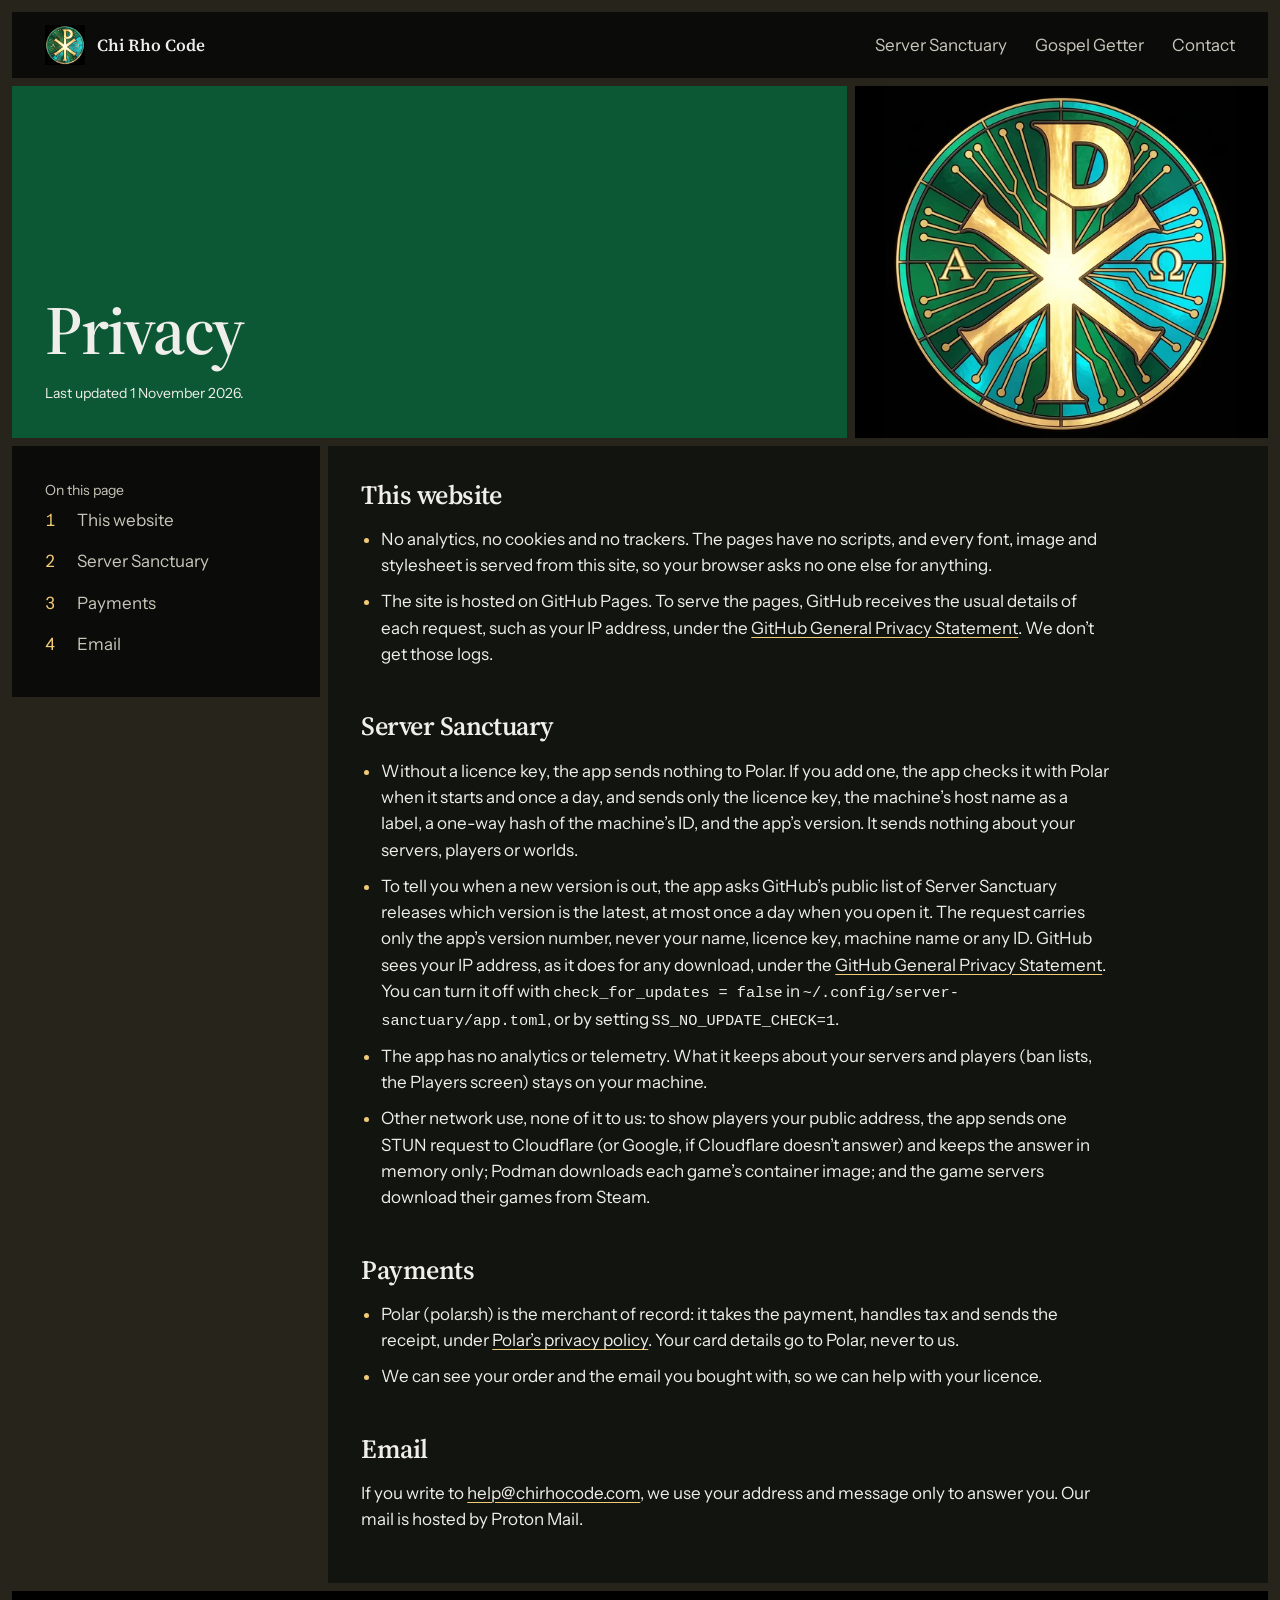
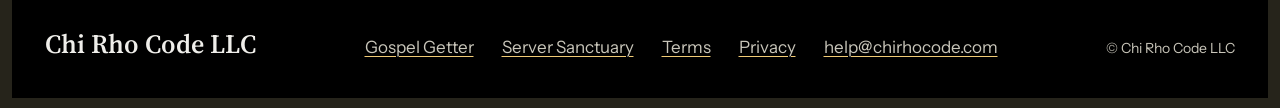
==== commit 1f2c14c6: "Server Sanctuary 1.1.0 on the site: ARM build, signed downloads, update check - SS page: version 1.1" ====
--- a/site/privacy/index.html
+++ b/site/privacy/index.html
@@ -73,6 +73,7 @@
                 <h2 id="app">Server Sanctuary</h2>
                 <ul>
                     <li>Without a licence key, the app sends nothing to Polar. If you add one, the app checks it with Polar when it starts and once a day, and sends only the licence key, the machine’s host name as a label, a one-way hash of the machine’s ID, and the app’s version. It sends nothing about your servers, players or worlds.</li>
+                    <li>To tell you when a new version is out, the app asks GitHub’s public list of Server Sanctuary releases which version is the latest, at most once a day when you open it. The request carries only the app’s version number, never your name, licence key, machine name or any ID. GitHub sees your IP address, as it does for any download, under the <a href="https://docs.github.com/en/site-policy/privacy-policies/github-general-privacy-statement">GitHub General Privacy Statement</a>. You can turn it off with <code>check_for_updates = false</code> in <code>~/.config/server-sanctuary/app.toml</code>, or by setting <code>SS_NO_UPDATE_CHECK=1</code>.</li>
                     <li>The app has no analytics or telemetry. What it keeps about your servers and players (ban lists, the Players screen) stays on your machine.</li>
                     <li>Other network use, none of it to us: to show players your public address, the app sends one STUN request to Cloudflare (or Google, if Cloudflare doesn’t answer) and keeps the answer in memory only; Podman downloads each game’s container image; and the game servers download their games from Steam.</li>
                 </ul>
